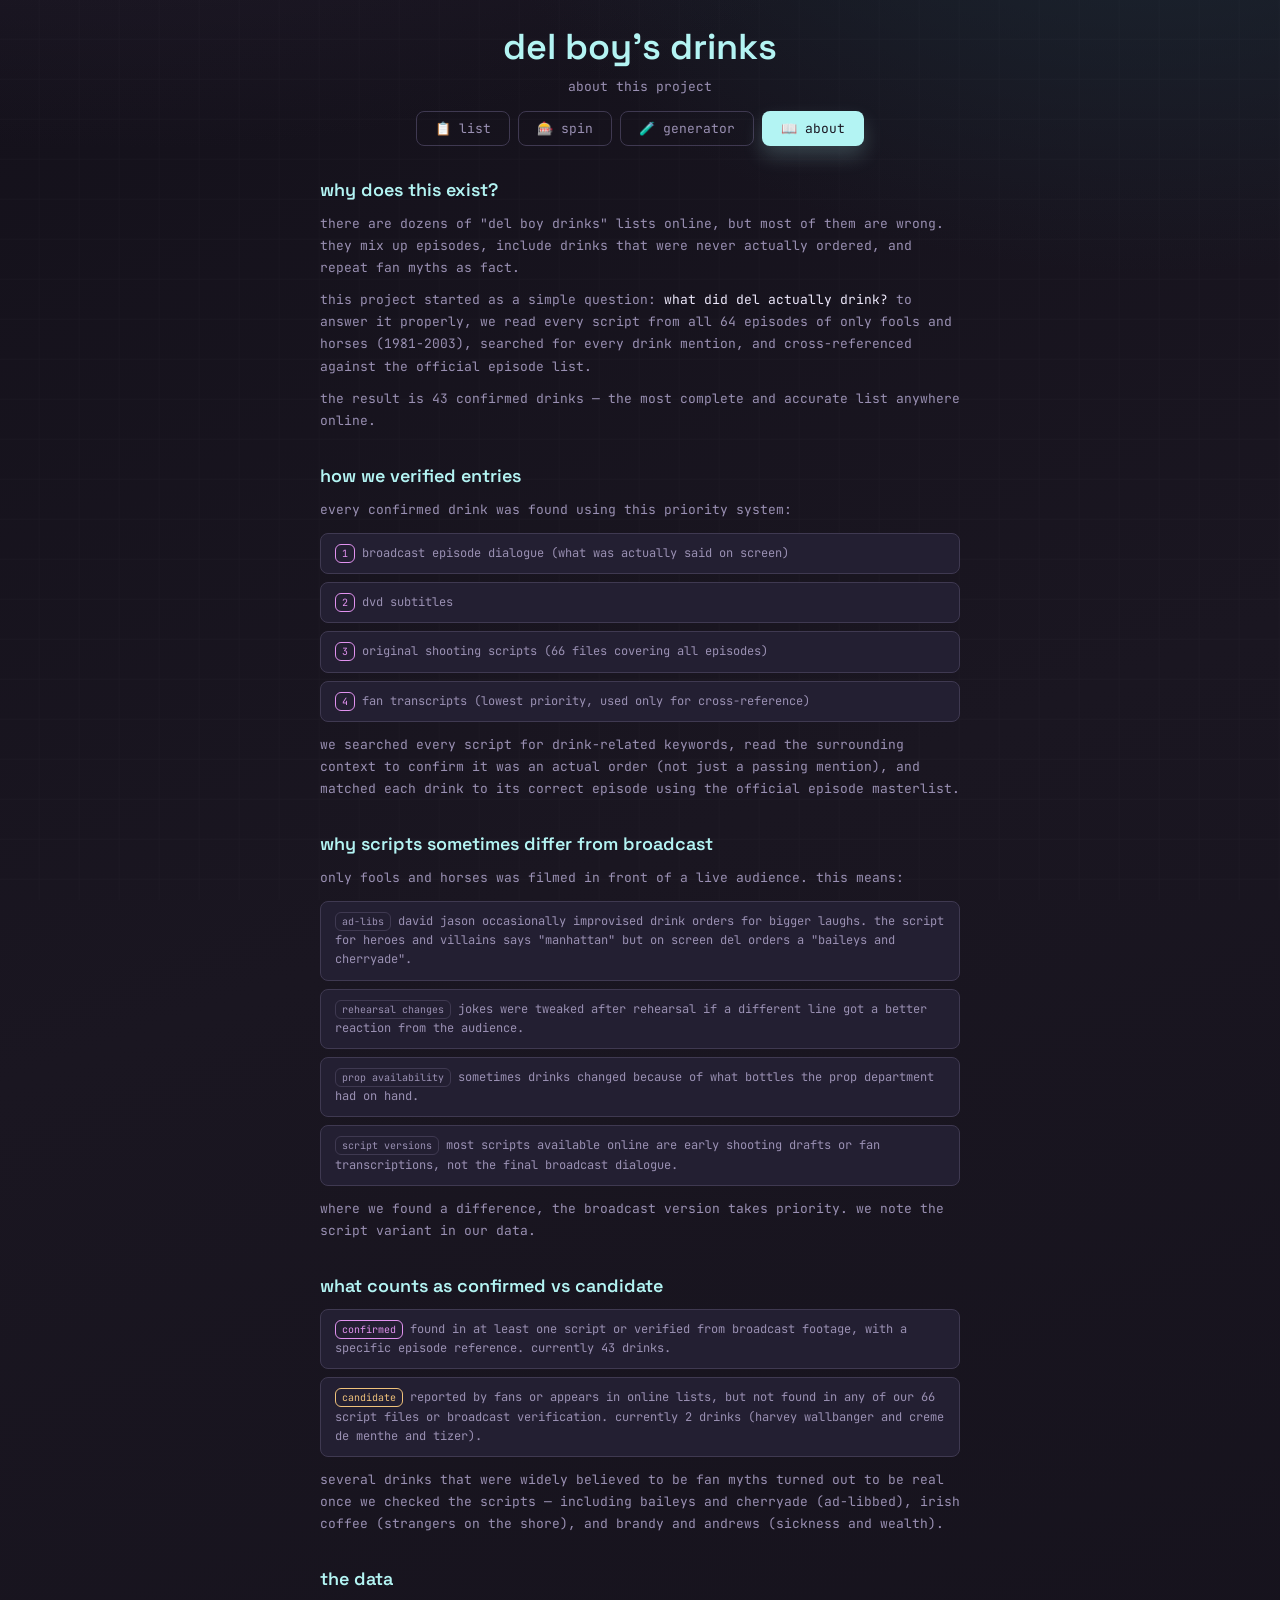
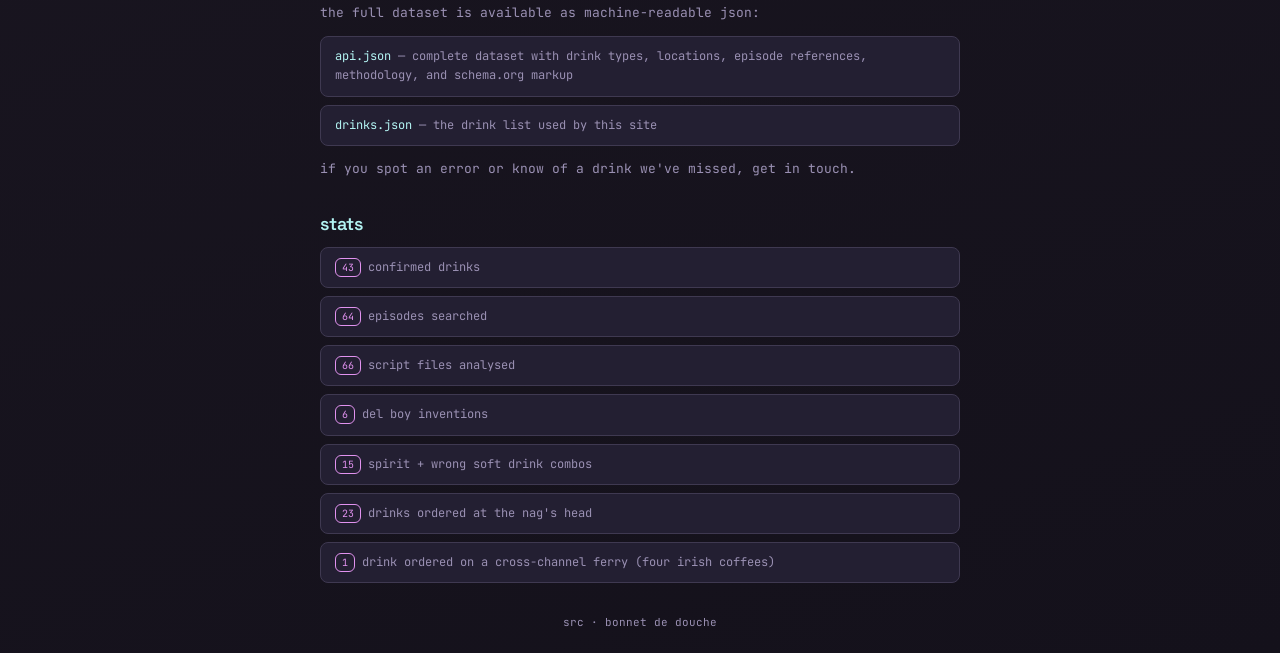
==== about.html @ a6f458b7 "Add about/methodology page Explains: why the site exists, how entries were verified, why scripts dif" ====
<!DOCTYPE html>
<html lang="en">
<head>
  <meta charset="UTF-8">
  <meta name="viewport" content="width=device-width, initial-scale=1.0">
  <meta name="theme-color" content="#1a1621">
  <title>del boy's drinks - about</title>
  <link rel="icon" href="data:image/svg+xml;utf8,<svg xmlns='http://www.w3.org/2000/svg' width='256' height='256' viewBox='0 0 256 256'><rect width='256' height='256' fill='%231a1621'/><text x='128' y='155' text-anchor='middle' font-family='JetBrains%20Mono,monospace' font-size='96' font-weight='600' fill='%23b3f4f3'>🍸</text></svg>">
  <link rel="preconnect" href="https://fonts.googleapis.com">
  <link rel="preconnect" href="https://fonts.gstatic.com" crossorigin>
  <link href="https://fonts.googleapis.com/css2?family=JetBrains+Mono:wght@400;600&family=Space+Grotesk:wght@400;600&display=swap" rel="stylesheet">
  <link rel="stylesheet" href="style.css">
</head>
<body>
  <div class="shell">
    <header class="hero">
      <h1>del boy's drinks</h1>
      <p class="subtitle">about this project</p>
      <nav class="nav-tabs">
        <a href="index.html" class="nav-btn">📋 list</a>
        <a href="wheel.html" class="nav-btn">🎰 spin</a>
        <a href="generator.html" class="nav-btn">🧪 generator</a>
        <a href="about.html" class="nav-btn active">📖 about</a>
      </nav>
    </header>

    <div class="about-content">
      <div class="about-section">
        <div class="about-heading">why does this exist?</div>
        <p>there are dozens of "del boy drinks" lists online, but most of them are wrong. they mix up episodes, include drinks that were never actually ordered, and repeat fan myths as fact.</p>
        <p>this project started as a simple question: <em>what did del actually drink?</em> to answer it properly, we read every script from all 64 episodes of only fools and horses (1981-2003), searched for every drink mention, and cross-referenced against the official episode list.</p>
        <p>the result is 43 confirmed drinks — the most complete and accurate list anywhere online.</p>
      </div>

      <div class="about-section">
        <div class="about-heading">how we verified entries</div>
        <p>every confirmed drink was found using this priority system:</p>
        <div class="about-list">
          <div class="about-list-item"><span class="badge season">1</span> broadcast episode dialogue (what was actually said on screen)</div>
          <div class="about-list-item"><span class="badge season">2</span> dvd subtitles</div>
          <div class="about-list-item"><span class="badge season">3</span> original shooting scripts (66 files covering all episodes)</div>
          <div class="about-list-item"><span class="badge season">4</span> fan transcripts (lowest priority, used only for cross-reference)</div>
        </div>
        <p>we searched every script for drink-related keywords, read the surrounding context to confirm it was an actual order (not just a passing mention), and matched each drink to its correct episode using the official episode masterlist.</p>
      </div>

      <div class="about-section">
        <div class="about-heading">why scripts sometimes differ from broadcast</div>
        <p>only fools and horses was filmed in front of a live audience. this means:</p>
        <div class="about-list">
          <div class="about-list-item"><span class="badge">ad-libs</span> david jason occasionally improvised drink orders for bigger laughs. the script for heroes and villains says "manhattan" but on screen del orders a "baileys and cherryade".</div>
          <div class="about-list-item"><span class="badge">rehearsal changes</span> jokes were tweaked after rehearsal if a different line got a better reaction from the audience.</div>
          <div class="about-list-item"><span class="badge">prop availability</span> sometimes drinks changed because of what bottles the prop department had on hand.</div>
          <div class="about-list-item"><span class="badge">script versions</span> most scripts available online are early shooting drafts or fan transcriptions, not the final broadcast dialogue.</div>
        </div>
        <p>where we found a difference, the broadcast version takes priority. we note the script variant in our data.</p>
      </div>

      <div class="about-section">
        <div class="about-heading">what counts as confirmed vs candidate</div>
        <div class="about-list">
          <div class="about-list-item"><span class="badge season">confirmed</span> found in at least one script or verified from broadcast footage, with a specific episode reference. currently 43 drinks.</div>
          <div class="about-list-item"><span class="badge unconfirmed">candidate</span> reported by fans or appears in online lists, but not found in any of our 66 script files or broadcast verification. currently 2 drinks (harvey wallbanger and creme de menthe and tizer).</div>
        </div>
        <p>several drinks that were widely believed to be fan myths turned out to be real once we checked the scripts — including baileys and cherryade (ad-libbed), irish coffee (strangers on the shore), and brandy and andrews (sickness and wealth).</p>
      </div>

      <div class="about-section">
        <div class="about-heading">the data</div>
        <p>the full dataset is available as machine-readable json:</p>
        <div class="about-list">
          <div class="about-list-item"><a href="api.json" class="about-link">api.json</a> — complete dataset with drink types, locations, episode references, methodology, and schema.org markup</div>
          <div class="about-list-item"><a href="drinks.json" class="about-link">drinks.json</a> — the drink list used by this site</div>
        </div>
        <p>if you spot an error or know of a drink we've missed, get in touch.</p>
      </div>

      <div class="about-section">
        <div class="about-heading">stats</div>
        <div class="about-list">
          <div class="about-list-item"><span class="badge season">43</span> confirmed drinks</div>
          <div class="about-list-item"><span class="badge season">64</span> episodes searched</div>
          <div class="about-list-item"><span class="badge season">66</span> script files analysed</div>
          <div class="about-list-item"><span class="badge season">6</span> del boy inventions</div>
          <div class="about-list-item"><span class="badge season">15</span> spirit + wrong soft drink combos</div>
          <div class="about-list-item"><span class="badge season">23</span> drinks ordered at the nag's head</div>
          <div class="about-list-item"><span class="badge season">1</span> drink ordered on a cross-channel ferry (four irish coffees)</div>
        </div>
      </div>
    </div>

    <footer class="footer">
      <a href="https://github.com/deanyo/dellboy" target="_blank">src</a> · bonnet de douche
    </footer>
  </div>
</body>
</html>
---- style.css ----
:root {
  --bg-0: #14111b;
  --bg-1: #1a1621;
  --bg-2: #231f32;
  --bg-3: #2a2540;
  --ink: #eee9fc;
  --muted: #9a90b3;
  --line: #3f3951;
  --accent: #b3f4f3;
  --accent-2: #e192ef;
  --accent-3: #b1f2a7;
  --warn: #f0c27b;
  --danger: #e965a5;
  --shadow: rgba(0, 0, 0, 0.35);
}

* { margin: 0; padding: 0; box-sizing: border-box; }

body {
  font-family: "JetBrains Mono", "SF Mono", Consolas, monospace;
  background: radial-gradient(1000px 600px at 10% -20%, #2b2436, transparent),
    radial-gradient(700px 500px at 90% -10%, #1c2a35, transparent),
    linear-gradient(160deg, var(--bg-0), var(--bg-1) 40%, var(--bg-0));
  color: var(--ink);
  min-height: 100vh;
  padding: 24px;
}

body::before {
  content: "";
  position: fixed;
  inset: 0;
  background-image:
    linear-gradient(transparent 95%, rgba(255, 255, 255, 0.03)),
    linear-gradient(90deg, transparent 95%, rgba(255, 255, 255, 0.02));
  background-size: 40px 40px;
  pointer-events: none;
  opacity: 0.4;
  mix-blend-mode: screen;
}

.shell { max-width: 1080px; margin: 0 auto; position: relative; z-index: 1; }

.hero { text-align: center; margin-bottom: 32px; }

.hero h1 {
  font-family: "Space Grotesk", "JetBrains Mono", sans-serif;
  font-size: 36px; font-weight: 600; color: var(--accent);
  text-transform: lowercase; margin-bottom: 8px;
}

.subtitle {
  font-size: 13px; color: var(--muted);
  text-transform: lowercase; margin-bottom: 16px;
}

.nav-tabs {
  display: flex; gap: 8px; justify-content: center; margin-bottom: 16px;
}

.nav-btn {
  background: transparent; border: 1px solid var(--line);
  color: var(--muted); padding: 8px 18px; border-radius: 8px;
  font-size: 13px; font-family: inherit; cursor: pointer;
  text-transform: lowercase; text-decoration: none; transition: all 0.15s;
}

.nav-btn:hover { border-color: var(--accent); color: var(--accent); }

.nav-btn.active {
  background: var(--accent); color: var(--bg-1);
  border-color: transparent; box-shadow: 0 10px 20px rgba(179, 244, 243, 0.2);
}

.hero-tag {
  display: inline-flex; align-items: center; gap: 8px;
  padding: 6px 12px; border-radius: 999px; border: 1px solid var(--line);
  color: var(--accent-3); font-size: 11px; text-transform: lowercase;
  background: rgba(34, 31, 50, 0.6);
}

.hero-tag .dot {
  width: 6px; height: 6px; border-radius: 50%;
  background: currentColor; box-shadow: 0 0 12px currentColor;
  animation: pulse 2s infinite;
}

@keyframes pulse { 0%, 100% { opacity: 1; } 50% { opacity: 0.7; } }

/* Wheel */
.wheel-container {
  display: flex; flex-direction: column; align-items: center;
  gap: 20px; margin-bottom: 32px; position: relative;
}

.wheel-pointer {
  font-size: 32px; color: var(--accent); z-index: 2;
  filter: drop-shadow(0 0 8px rgba(179, 244, 243, 0.5));
  line-height: 1; margin-bottom: -12px;
}

#wheel { max-width: 100%; height: auto; }

.spin-button {
  background: var(--accent); color: var(--bg-1); border: none;
  padding: 14px 32px; border-radius: 12px; font-size: 16px;
  font-family: "Space Grotesk", sans-serif; font-weight: 600;
  cursor: pointer; text-transform: lowercase;
  box-shadow: 0 10px 30px rgba(179, 244, 243, 0.3);
  transition: all 0.15s;
}

.spin-button:hover { transform: translateY(-2px); box-shadow: 0 14px 40px rgba(179, 244, 243, 0.4); }
.spin-button:disabled { opacity: 0.5; cursor: not-allowed; transform: none; }

.result {
  position: absolute; top: 50%; left: 50%; transform: translate(-50%, -50%);
  z-index: 10; width: 85%; max-width: 380px;
  text-align: center; padding: 28px; border-radius: 16px;
  background: rgba(26, 22, 33, 0.95); border: 1px solid var(--accent);
  box-shadow: 0 0 60px rgba(179, 244, 243, 0.2);
  backdrop-filter: blur(8px); animation: fadeIn 0.3s ease;
}

.result.hidden { display: none; }

.result-drink {
  font-family: "Space Grotesk", sans-serif;
  font-size: 28px; font-weight: 600; color: var(--accent);
  text-transform: lowercase; margin-bottom: 8px;
}

.result-meta {
  display: flex; gap: 8px; justify-content: center;
  flex-wrap: wrap; margin-bottom: 12px;
}

.result-notes { font-size: 13px; color: var(--muted); line-height: 1.6; margin-bottom: 8px; }

.result-quote {
  font-size: 11px; color: var(--accent-2);
  font-style: italic; margin-top: 8px;
}

/* List page */
.filters {
  display: flex; flex-direction: column; gap: 10px; align-items: center;
  margin-bottom: 24px;
}

.filter-btns { display: flex; gap: 8px; flex-wrap: wrap; justify-content: center; }

.search-input {
  background: var(--bg-2); border: 1px solid var(--line); color: var(--ink);
  padding: 10px 16px; border-radius: 8px; font-size: 13px; font-family: inherit;
  width: 100%; max-width: 400px; text-transform: lowercase;
  transition: border-color 0.15s; outline: none;
}

.search-input:focus { border-color: var(--accent); }
.search-input::placeholder { color: var(--muted); }

.filter-btn {
  background: transparent; border: 1px solid var(--line);
  color: var(--muted); padding: 8px 14px; border-radius: 8px;
  font-size: 12px; font-family: inherit; cursor: pointer;
  text-transform: lowercase; transition: all 0.15s;
}

.filter-btn:hover { border-color: var(--accent); color: var(--accent); }

.filter-btn.active {
  background: var(--accent); color: var(--bg-1);
  border-color: transparent; box-shadow: 0 10px 20px rgba(179, 244, 243, 0.2);
}

#drinks-grid {
  display: grid; grid-template-columns: repeat(auto-fill, minmax(320px, 1fr));
  gap: 18px; margin-bottom: 32px;
}

.drink-card {
  background: var(--bg-2); border: 1px solid var(--line);
  border-radius: 12px; padding: 18px;
  box-shadow: 0 10px 30px var(--shadow);
  animation: rise 0.6s ease both; transition: border-color 0.15s, transform 0.15s;
}

.drink-card:hover { border-color: var(--accent); transform: translateY(-2px); }

@keyframes rise { from { opacity: 0; transform: translateY(10px); } to { opacity: 1; transform: translateY(0); } }

@keyframes fadeIn { from { opacity: 0; } to { opacity: 1; } }

.drink-name {
  font-size: 16px; font-weight: 600; color: var(--accent);
  margin-bottom: 8px; text-transform: lowercase;
}

.drink-meta { display: flex; gap: 6px; margin-bottom: 12px; flex-wrap: wrap; }

.badge {
  padding: 2px 6px; border-radius: 6px; border: 1px solid var(--line);
  font-size: 10px; color: var(--muted); text-transform: lowercase;
}

.badge.season { color: var(--accent-2); border-color: var(--accent-2); }

.badge.unconfirmed { color: var(--warn); border-color: var(--warn); }

.drink-card.community { opacity: 0.7; border-style: dashed; }
.drink-card.community:hover { opacity: 1; }

.drink-notes { font-size: 12px; color: var(--muted); line-height: 1.5; }

.footer { margin-top: 24px; text-align: center; font-size: 11px; color: var(--muted); }
.footer a { color: var(--muted); text-decoration: none; transition: color 0.15s; }
.footer a:hover { color: var(--accent); }

/* About */
.about-content { max-width: 640px; margin: 0 auto; }

.about-section { margin-bottom: 32px; }

.about-heading {
  font-family: "Space Grotesk", sans-serif;
  font-size: 18px; font-weight: 600; color: var(--accent);
  text-transform: lowercase; margin-bottom: 12px;
}

.about-content p {
  font-size: 13px; color: var(--muted); line-height: 1.7; margin-bottom: 10px;
}

.about-content em { color: var(--ink); font-style: normal; }

.about-list { display: flex; flex-direction: column; gap: 8px; margin: 12px 0; }

.about-list-item {
  font-size: 12px; color: var(--muted); line-height: 1.6;
  padding: 10px 14px; border-radius: 8px; border: 1px solid var(--line);
  background: var(--bg-2);
}

.about-link { color: var(--accent); text-decoration: none; }
.about-link:hover { text-decoration: underline; }

/* Generator */
.generator-container {
  display: flex; flex-direction: column; align-items: center; gap: 24px; margin-bottom: 32px;
}

.gen-card {
  text-align: center; padding: 32px; border-radius: 16px;
  background: var(--bg-2); border: 1px solid var(--line);
  box-shadow: 0 10px 30px var(--shadow); width: 100%; max-width: 520px;
  transition: border-color 0.3s, box-shadow 0.3s;
}

.gen-card.gen-active { border-color: var(--accent); box-shadow: 0 0 40px rgba(179, 244, 243, 0.15); }

.gen-drink {
  font-family: "Space Grotesk", sans-serif;
  font-size: 26px; font-weight: 600; color: var(--accent);
  text-transform: lowercase; margin-bottom: 12px; line-height: 1.3;
}

.gen-desc { font-size: 13px; color: var(--muted); line-height: 1.6; margin-bottom: 12px; }

.gen-quote { font-size: 12px; color: var(--accent-2); font-style: italic; }

.gen-history { max-width: 520px; margin: 0 auto; text-align: center; }

.gen-history-title {
  font-size: 11px; color: var(--muted); text-transform: lowercase;
  margin-bottom: 8px; text-align: center;
}

.gen-history-item {
  padding: 8px 14px; border-radius: 8px; border: 1px solid var(--line);
  font-size: 12px; color: var(--muted); margin-bottom: 6px;
  text-transform: lowercase; background: var(--bg-2);
}

@media (max-width: 640px) {
  body { padding: 16px; }
  .hero h1 { font-size: 28px; }
  #drinks-grid { grid-template-columns: 1fr; }
  #wheel { width: 300px; height: 300px; }
  .result-drink { font-size: 22px; }
}
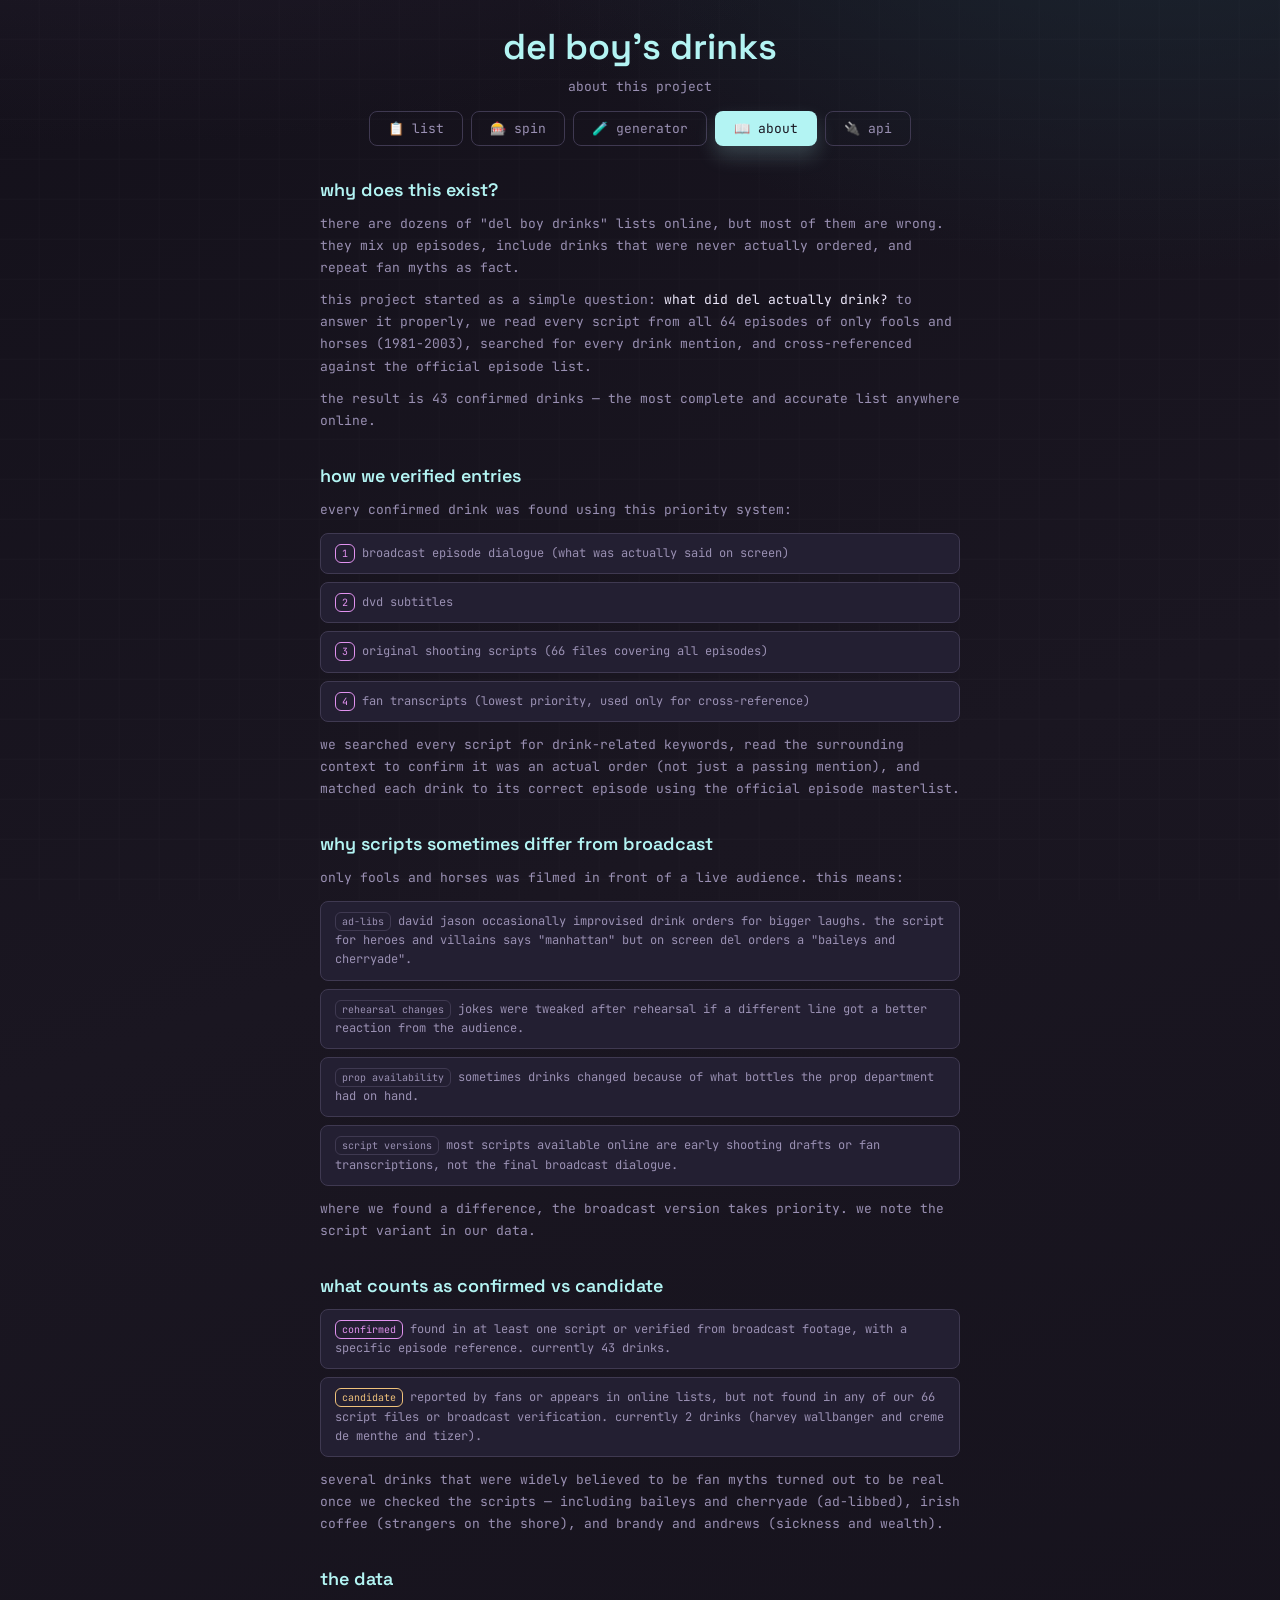
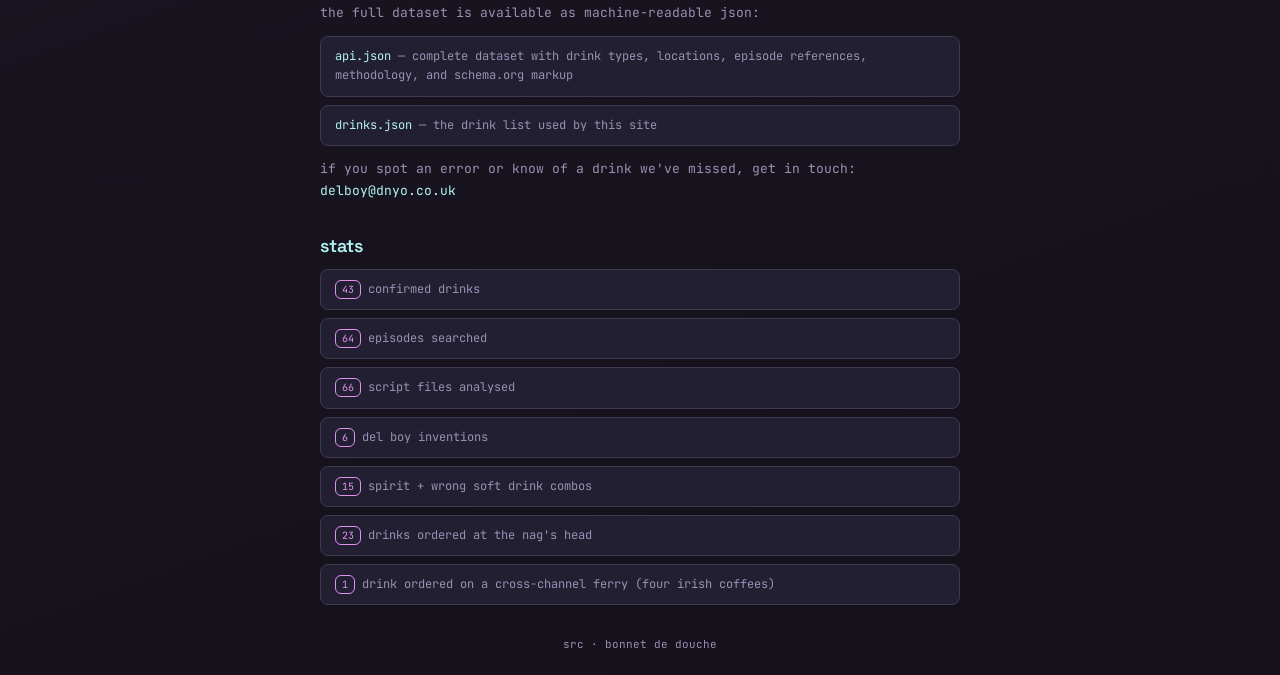
==== commit 9525a9f0: "Add API nav button to all pages, contact email on about page" ====
--- a/about.html
+++ b/about.html
@@ -21,6 +21,7 @@
         <a href="wheel.html" class="nav-btn">🎰 spin</a>
         <a href="generator.html" class="nav-btn">🧪 generator</a>
         <a href="about.html" class="nav-btn active">📖 about</a>
+        <a href="api.json" class="nav-btn">🔌 api</a>
       </nav>
     </header>
 
@@ -72,7 +73,7 @@
           <div class="about-list-item"><a href="api.json" class="about-link">api.json</a> — complete dataset with drink types, locations, episode references, methodology, and schema.org markup</div>
           <div class="about-list-item"><a href="drinks.json" class="about-link">drinks.json</a> — the drink list used by this site</div>
         </div>
-        <p>if you spot an error or know of a drink we've missed, get in touch.</p>
+        <p>if you spot an error or know of a drink we've missed, get in touch: <a href="mailto:delboy@dnyo.co.uk" class="about-link">delboy@dnyo.co.uk</a></p>
       </div>
 
       <div class="about-section">
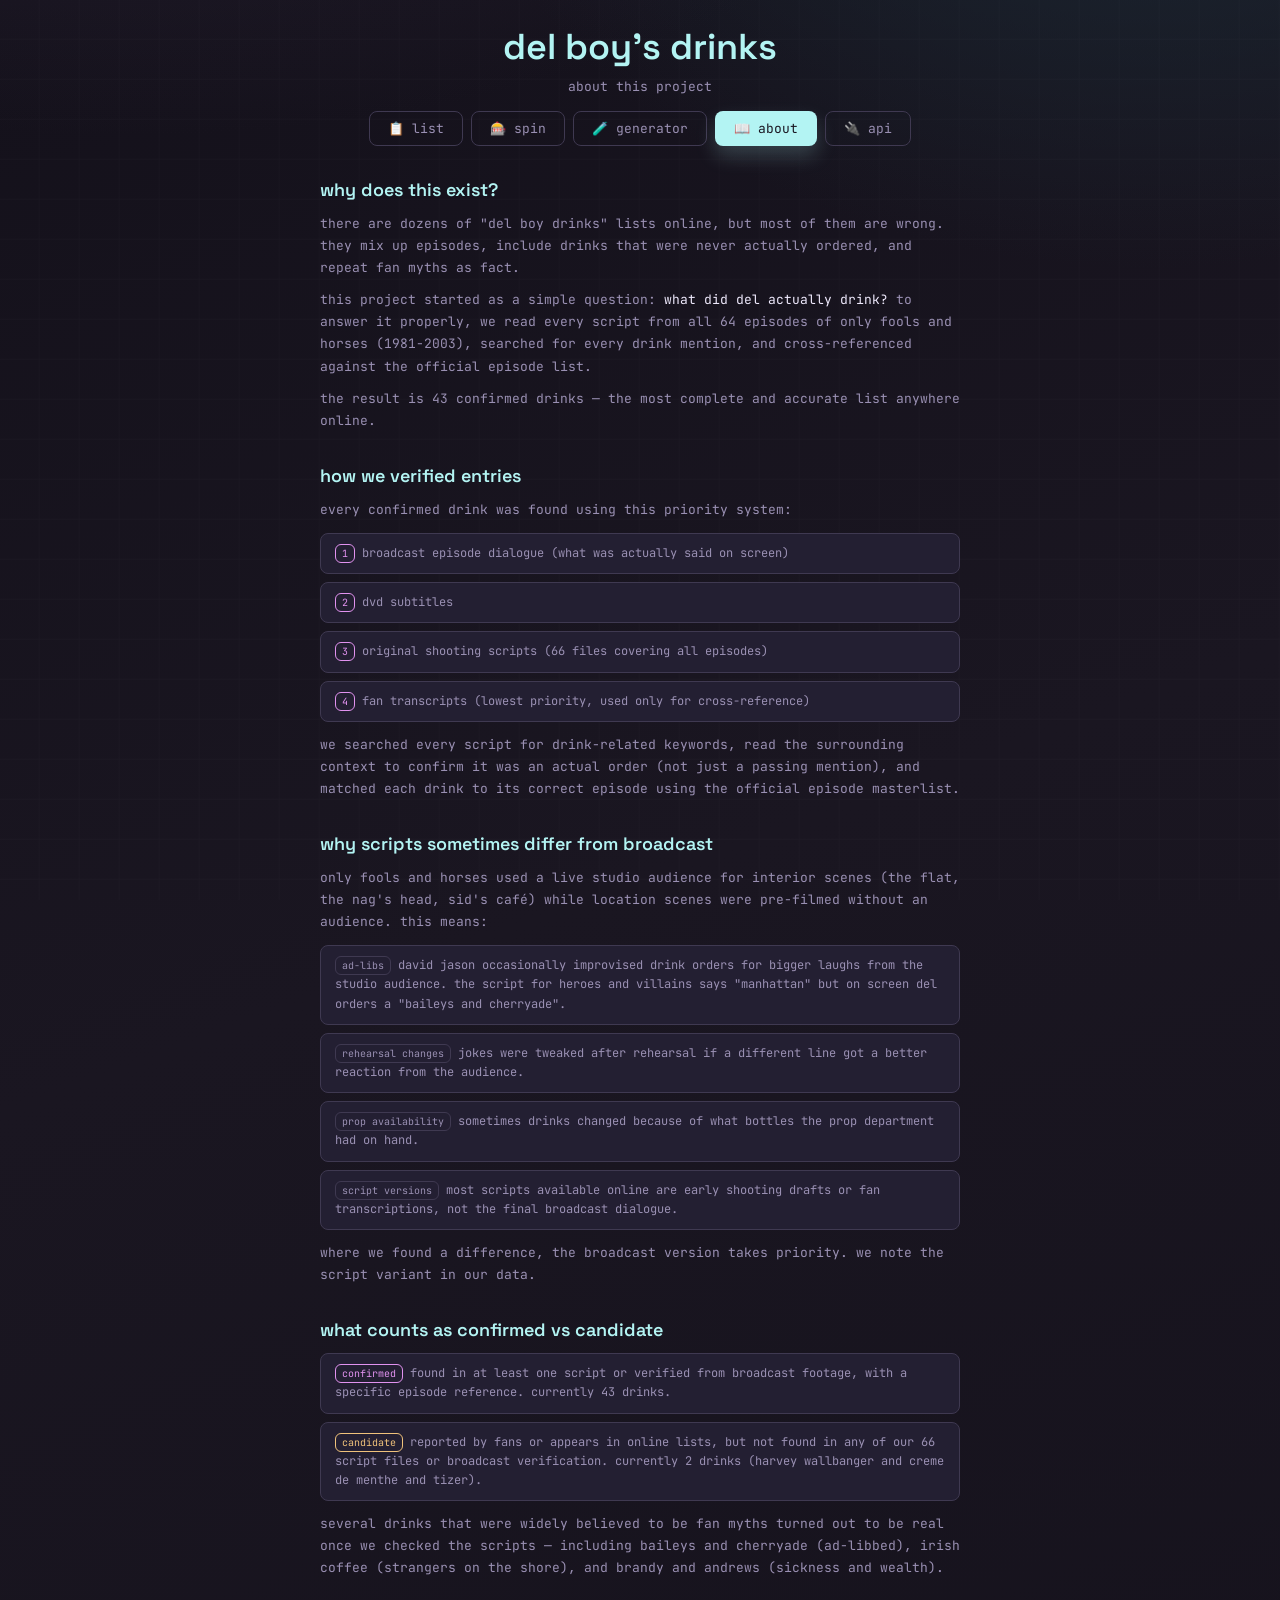
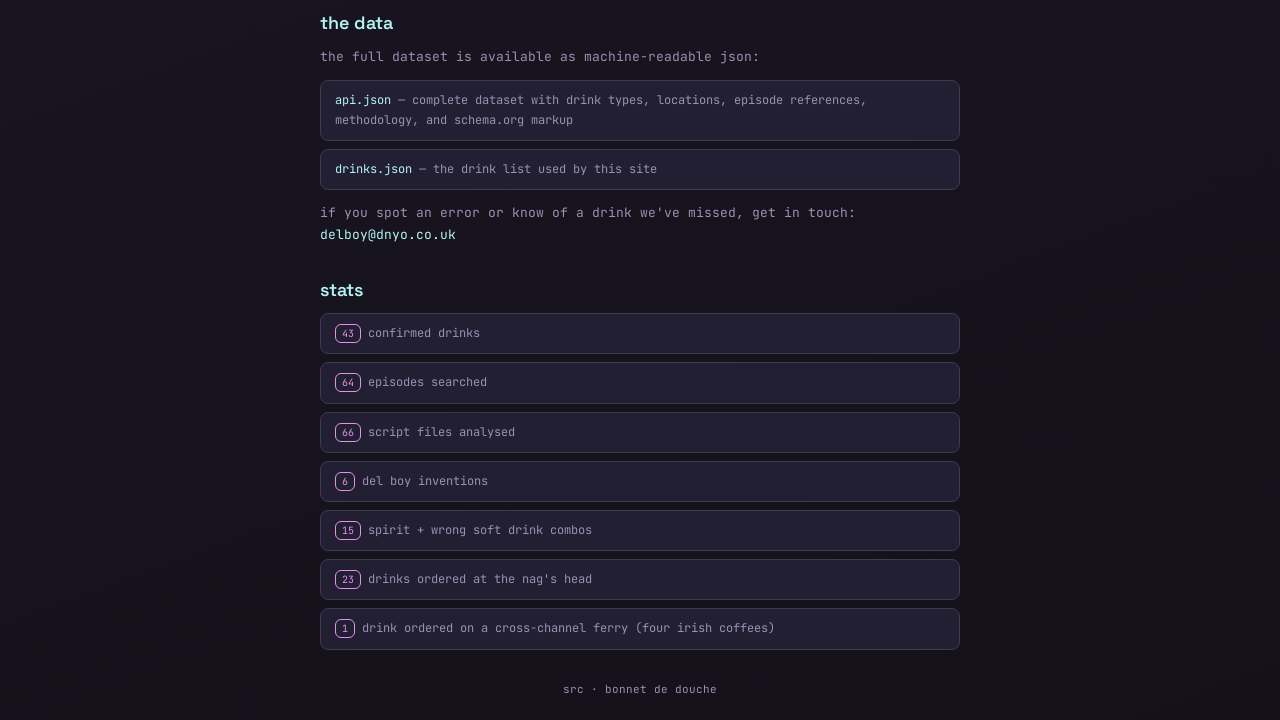
==== commit b0df0e8e: "Fix about page: live studio audience for interiors, not all scenes" ====
--- a/about.html
+++ b/about.html
@@ -47,9 +47,9 @@
 
       <div class="about-section">
         <div class="about-heading">why scripts sometimes differ from broadcast</div>
-        <p>only fools and horses was filmed in front of a live audience. this means:</p>
+        <p>only fools and horses used a live studio audience for interior scenes (the flat, the nag's head, sid's café) while location scenes were pre-filmed without an audience. this means:</p>
         <div class="about-list">
-          <div class="about-list-item"><span class="badge">ad-libs</span> david jason occasionally improvised drink orders for bigger laughs. the script for heroes and villains says "manhattan" but on screen del orders a "baileys and cherryade".</div>
+          <div class="about-list-item"><span class="badge">ad-libs</span> david jason occasionally improvised drink orders for bigger laughs from the studio audience. the script for heroes and villains says "manhattan" but on screen del orders a "baileys and cherryade".</div>
           <div class="about-list-item"><span class="badge">rehearsal changes</span> jokes were tweaked after rehearsal if a different line got a better reaction from the audience.</div>
           <div class="about-list-item"><span class="badge">prop availability</span> sometimes drinks changed because of what bottles the prop department had on hand.</div>
           <div class="about-list-item"><span class="badge">script versions</span> most scripts available online are early shooting drafts or fan transcriptions, not the final broadcast dialogue.</div>
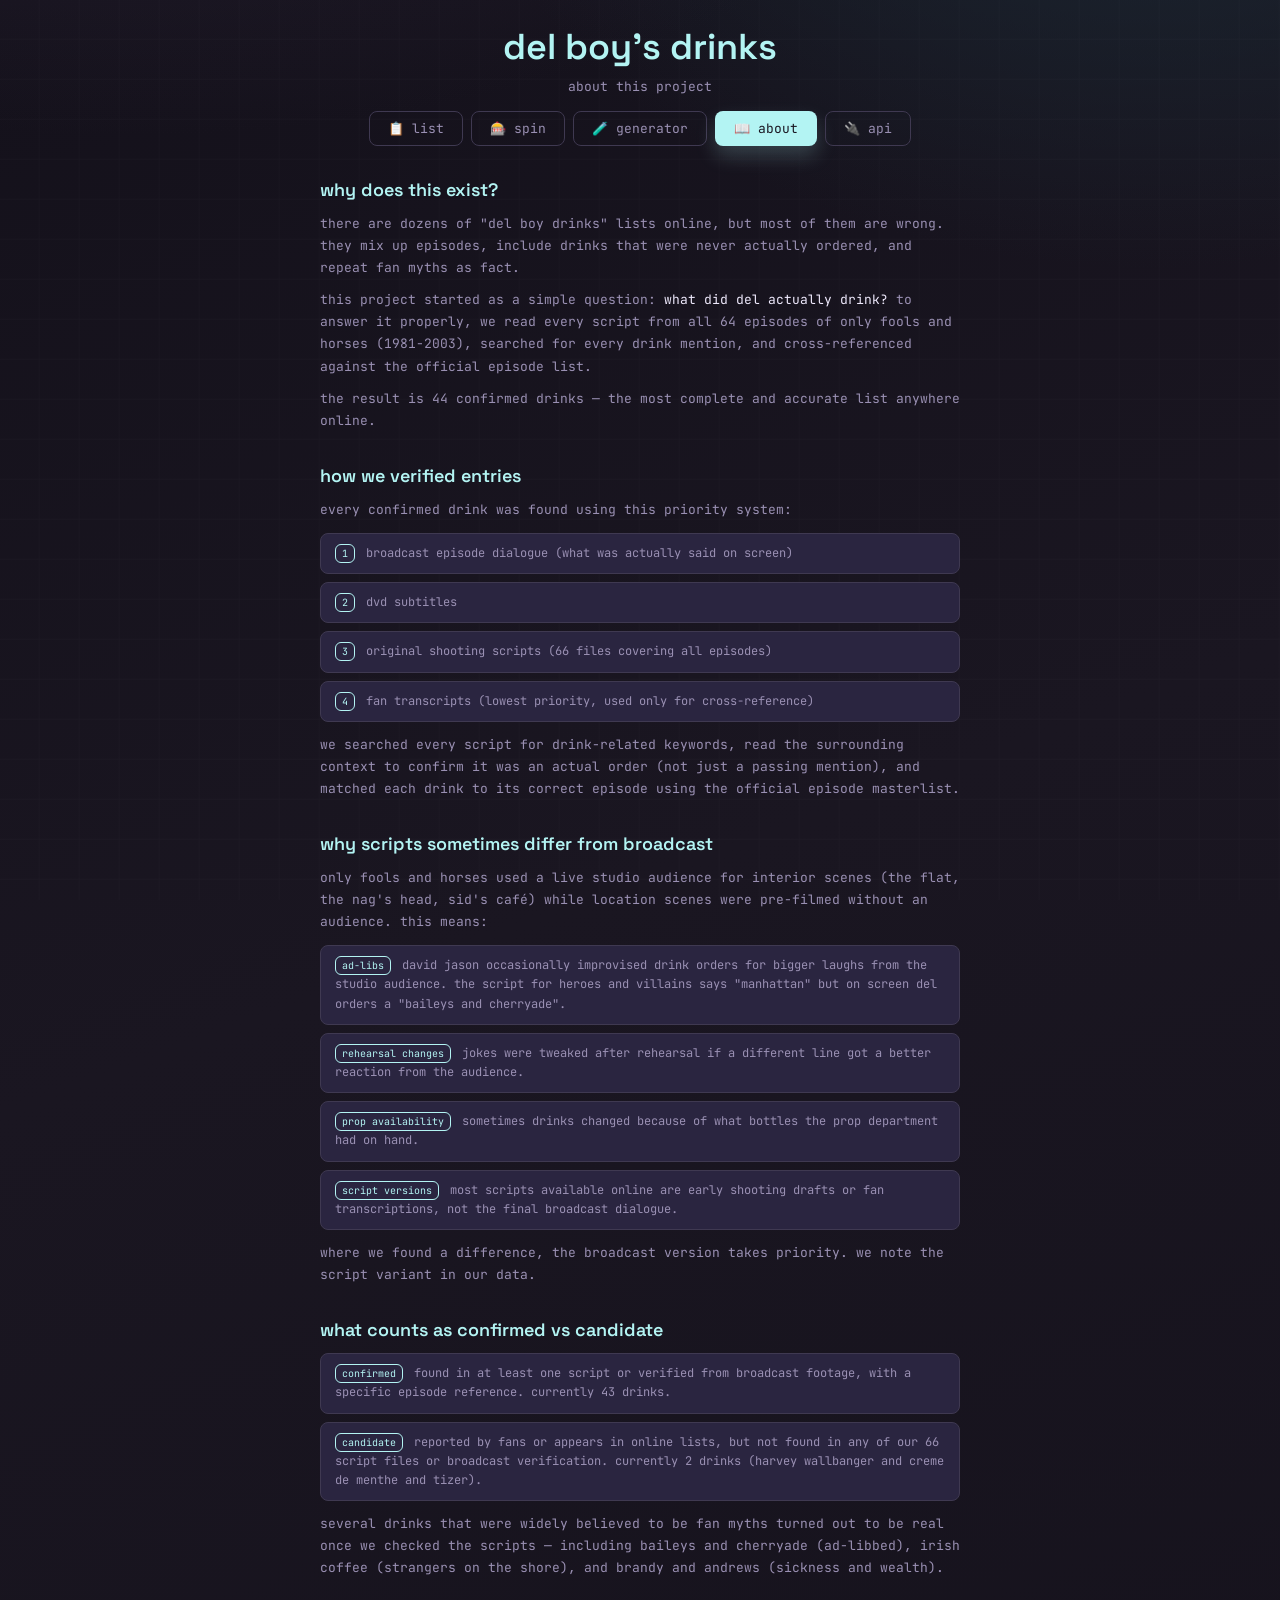
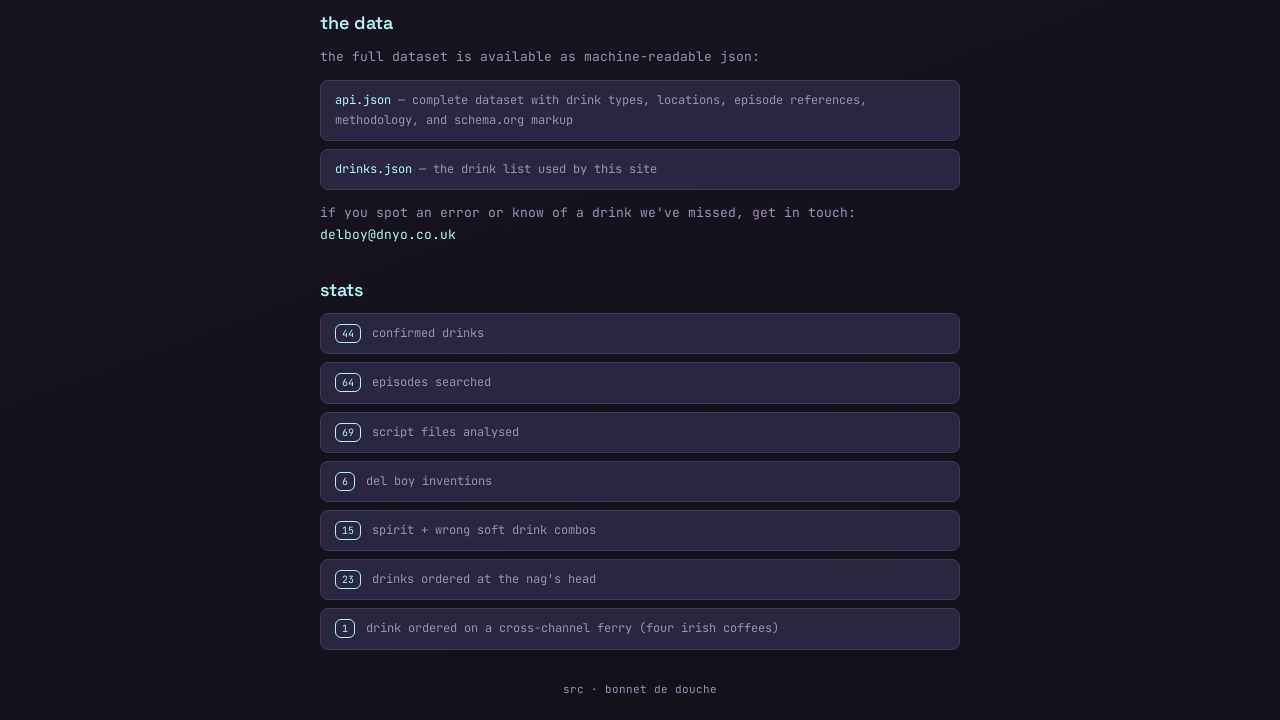
==== commit 43ead4ad: "Update about page stats: 44 confirmed, 69 scripts, 31 DVD subs" ====
--- a/about.html
+++ b/about.html
@@ -30,7 +30,7 @@
         <div class="about-heading">why does this exist?</div>
         <p>there are dozens of "del boy drinks" lists online, but most of them are wrong. they mix up episodes, include drinks that were never actually ordered, and repeat fan myths as fact.</p>
         <p>this project started as a simple question: <em>what did del actually drink?</em> to answer it properly, we read every script from all 64 episodes of only fools and horses (1981-2003), searched for every drink mention, and cross-referenced against the official episode list.</p>
-        <p>the result is 43 confirmed drinks — the most complete and accurate list anywhere online.</p>
+        <p>the result is 44 confirmed drinks — the most complete and accurate list anywhere online.</p>
       </div>
 
       <div class="about-section">
@@ -79,9 +79,9 @@
       <div class="about-section">
         <div class="about-heading">stats</div>
         <div class="about-list">
-          <div class="about-list-item"><span class="badge season">43</span> confirmed drinks</div>
+          <div class="about-list-item"><span class="badge season">44</span> confirmed drinks</div>
           <div class="about-list-item"><span class="badge season">64</span> episodes searched</div>
-          <div class="about-list-item"><span class="badge season">66</span> script files analysed</div>
+          <div class="about-list-item"><span class="badge season">69</span> script files analysed</div>
           <div class="about-list-item"><span class="badge season">6</span> del boy inventions</div>
           <div class="about-list-item"><span class="badge season">15</span> spirit + wrong soft drink combos</div>
           <div class="about-list-item"><span class="badge season">23</span> drinks ordered at the nag's head</div>
--- a/style.css
+++ b/style.css
@@ -239,7 +239,11 @@
 .about-list-item {
   font-size: 12px; color: var(--muted); line-height: 1.6;
   padding: 10px 14px; border-radius: 8px; border: 1px solid var(--line);
-  background: var(--bg-2);
+  background: var(--bg-3);
+}
+
+.about-list-item .badge {
+  color: var(--accent); border-color: var(--accent); margin-right: 4px;
 }
 
 .about-link { color: var(--accent); text-decoration: none; }
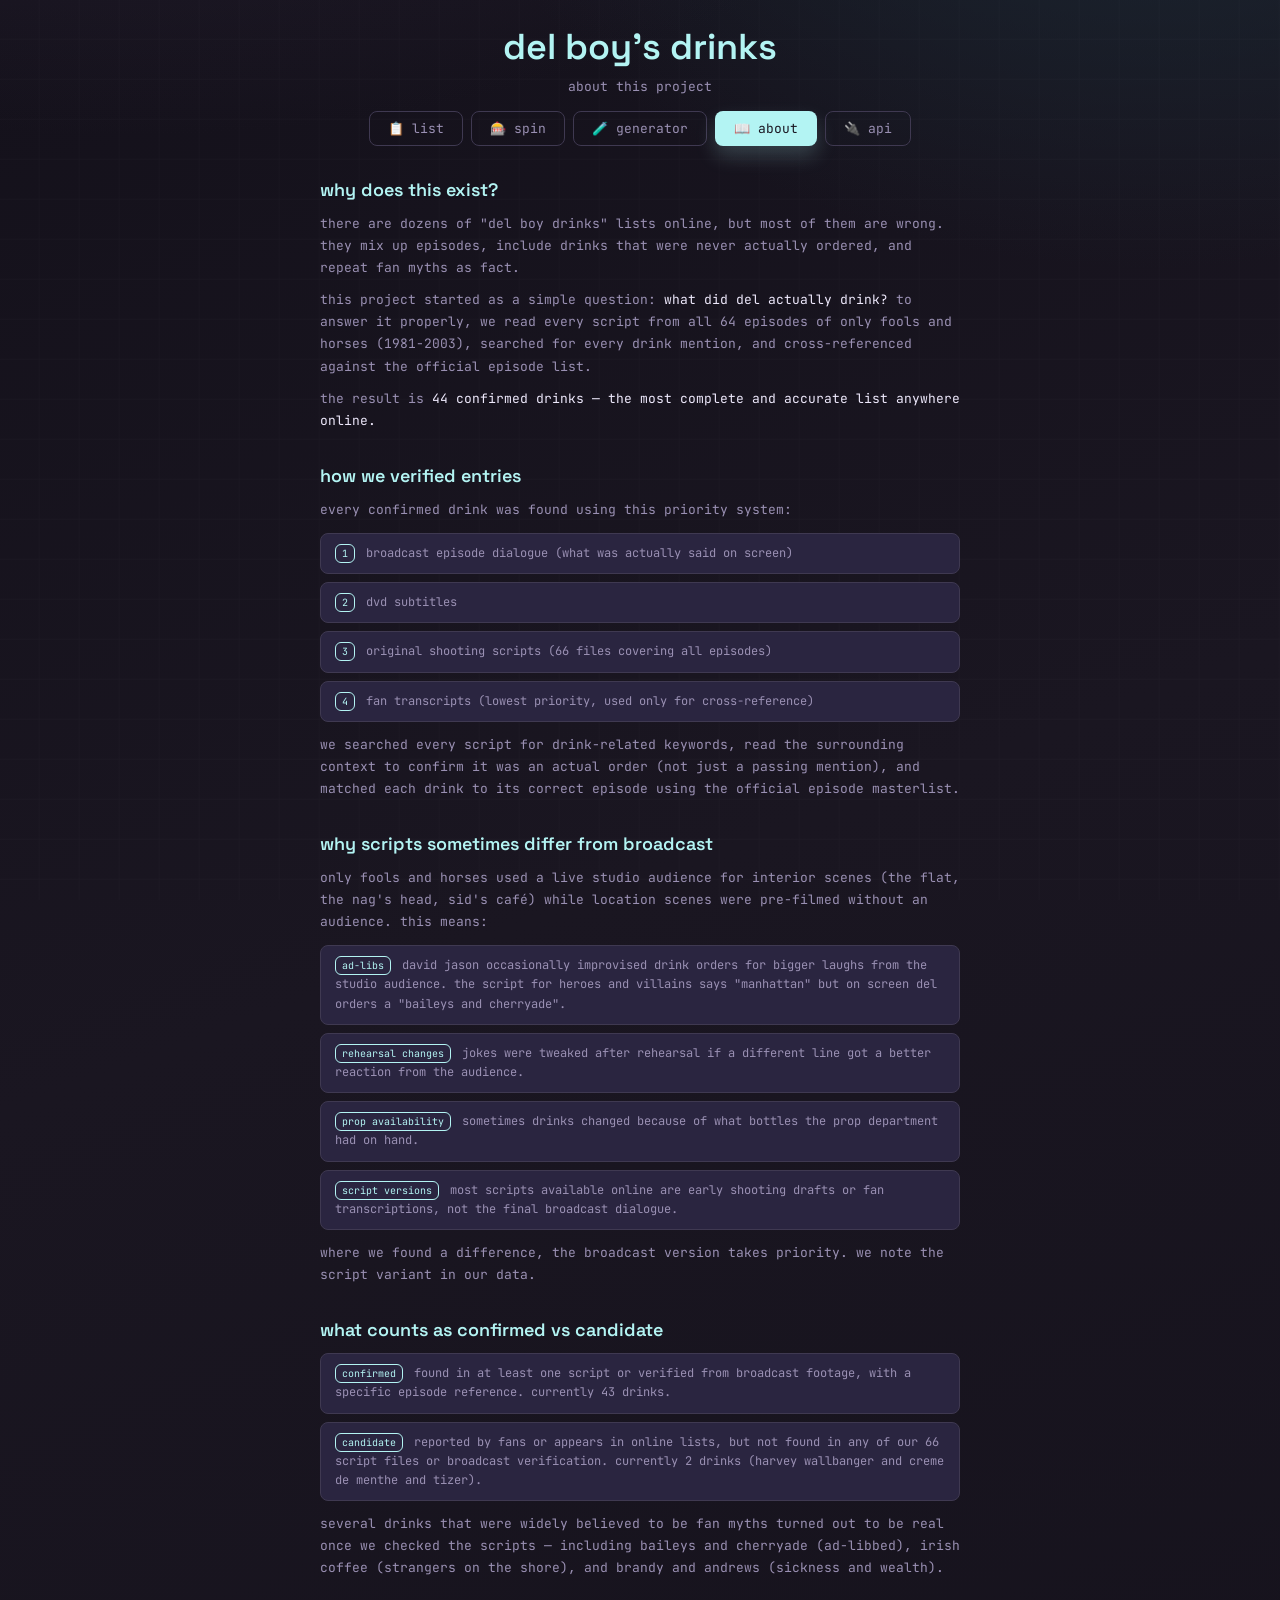
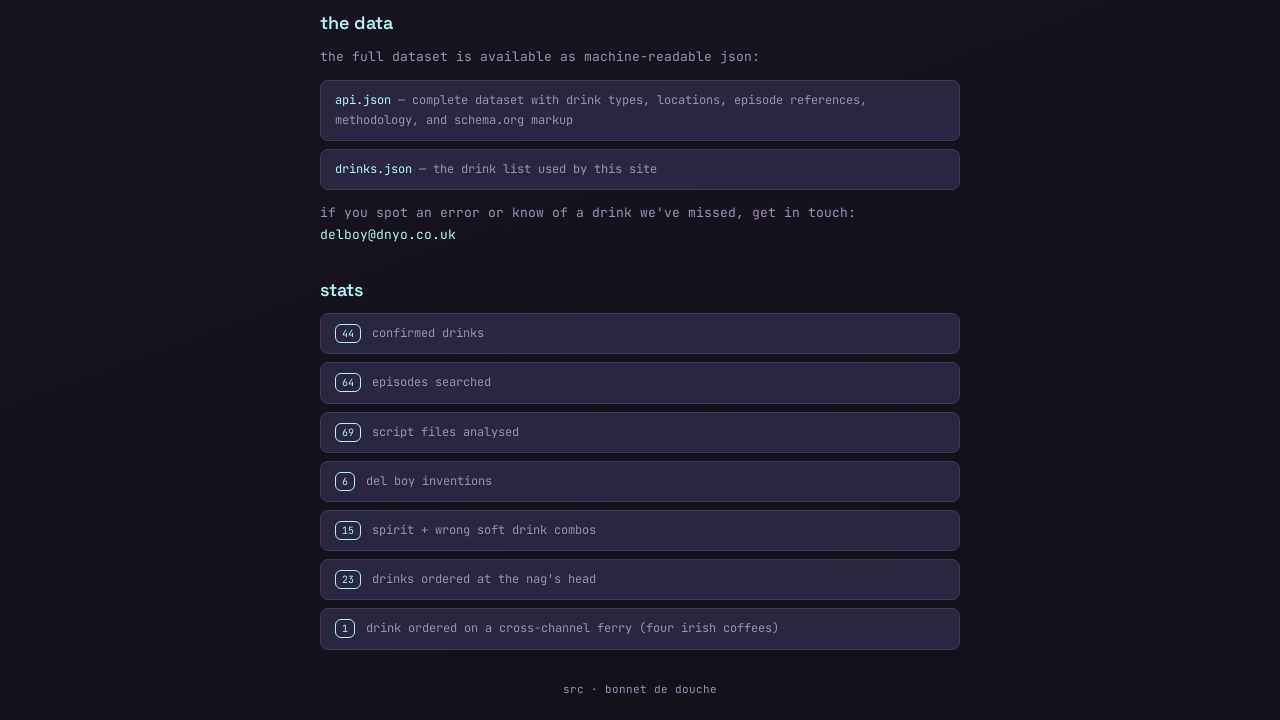
==== commit bb0a6ea6: "Emphasise key stat line on about page" ====
--- a/about.html
+++ b/about.html
@@ -30,7 +30,7 @@
         <div class="about-heading">why does this exist?</div>
         <p>there are dozens of "del boy drinks" lists online, but most of them are wrong. they mix up episodes, include drinks that were never actually ordered, and repeat fan myths as fact.</p>
         <p>this project started as a simple question: <em>what did del actually drink?</em> to answer it properly, we read every script from all 64 episodes of only fools and horses (1981-2003), searched for every drink mention, and cross-referenced against the official episode list.</p>
-        <p>the result is 44 confirmed drinks — the most complete and accurate list anywhere online.</p>
+        <p>the result is <em>44 confirmed drinks — the most complete and accurate list anywhere online.</em></p>
       </div>
 
       <div class="about-section">
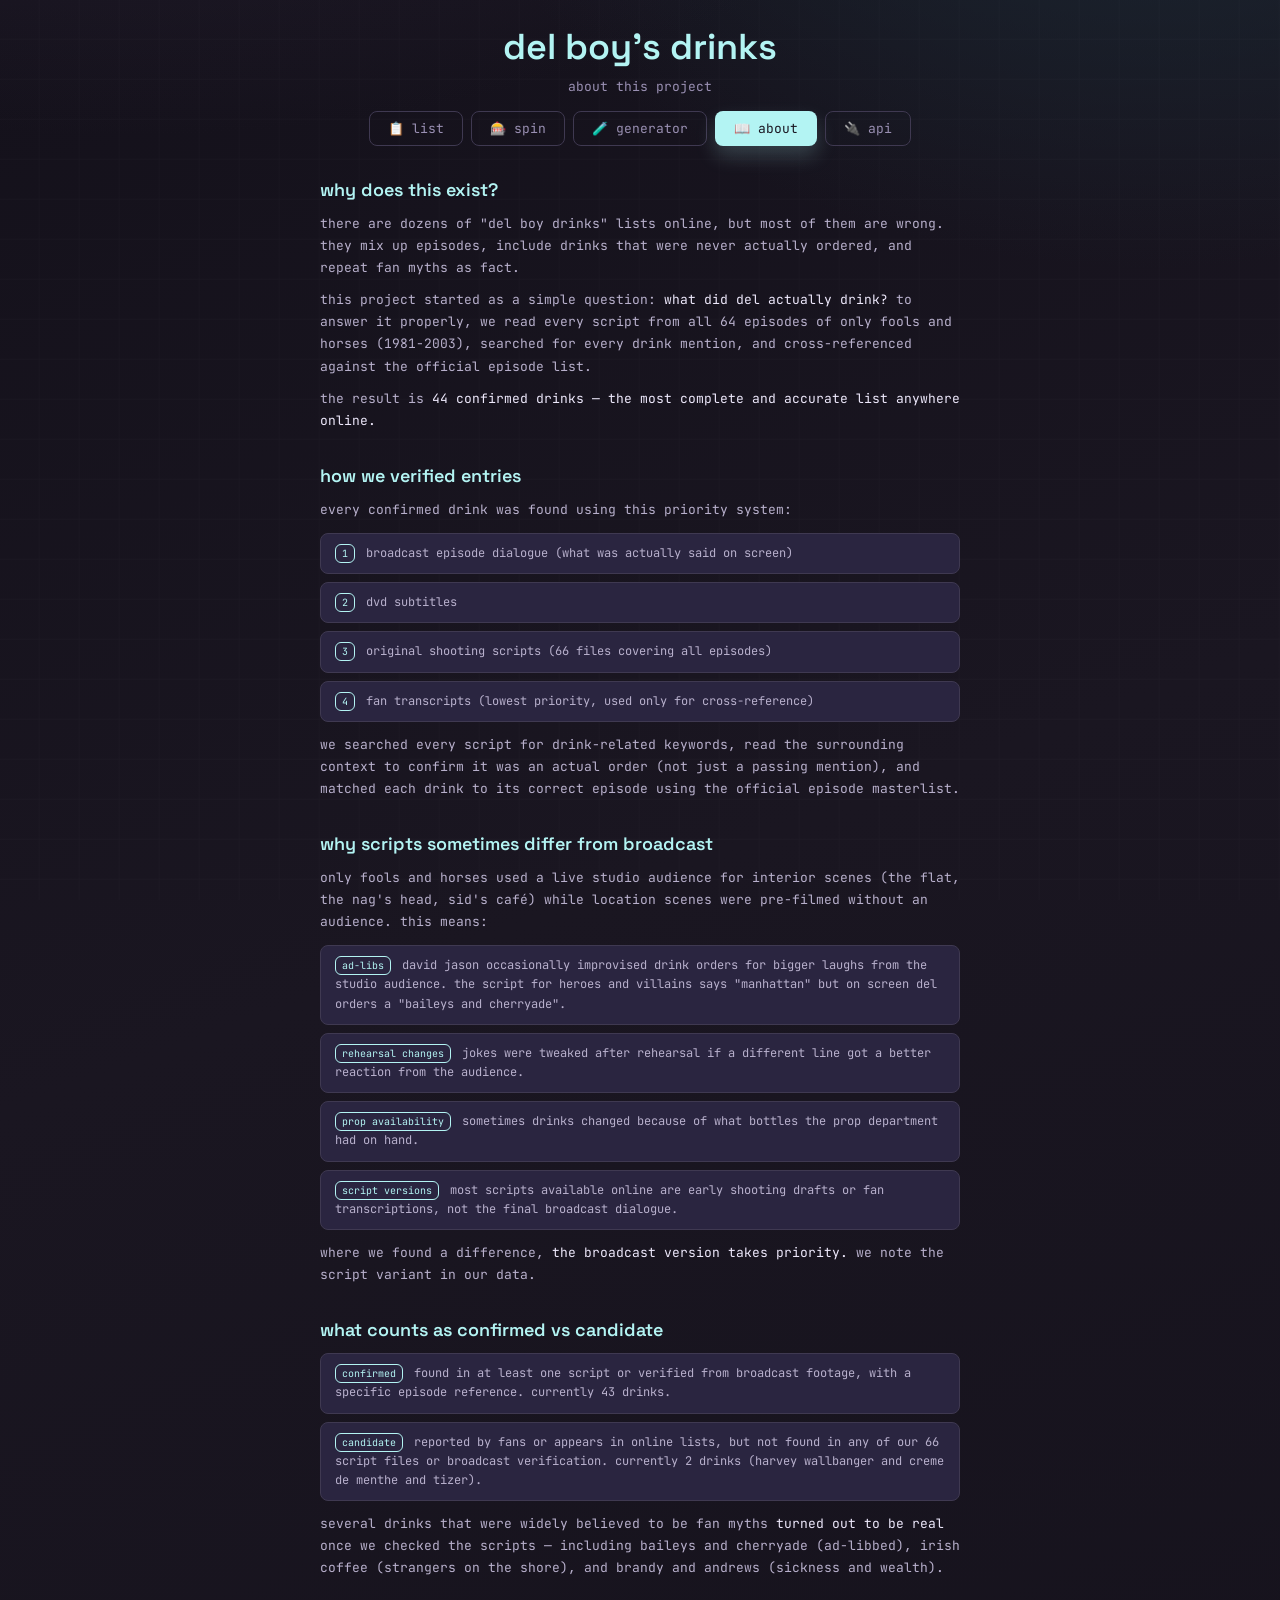
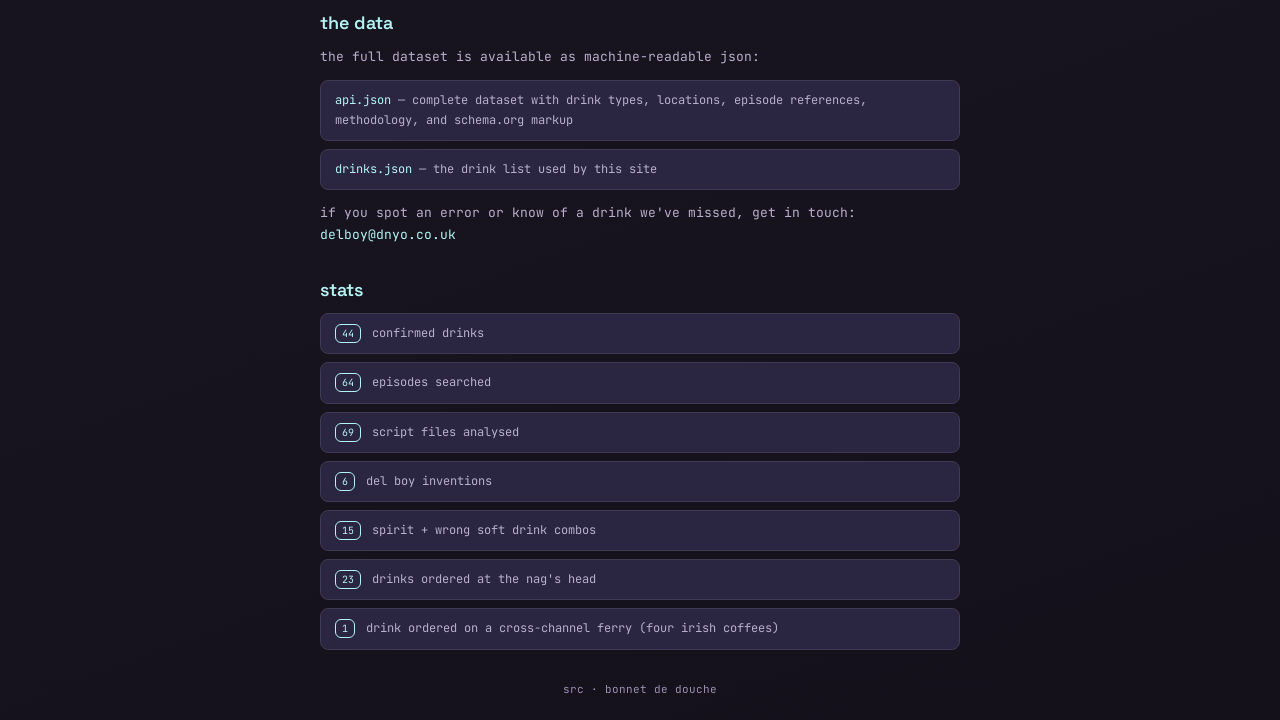
==== commit f8c7848b: "Improve text readability - lighter body text, more emphasis on key lines Body text: var(--muted) → #" ====
--- a/about.html
+++ b/about.html
@@ -54,7 +54,7 @@
           <div class="about-list-item"><span class="badge">prop availability</span> sometimes drinks changed because of what bottles the prop department had on hand.</div>
           <div class="about-list-item"><span class="badge">script versions</span> most scripts available online are early shooting drafts or fan transcriptions, not the final broadcast dialogue.</div>
         </div>
-        <p>where we found a difference, the broadcast version takes priority. we note the script variant in our data.</p>
+        <p>where we found a difference, <em>the broadcast version takes priority.</em> we note the script variant in our data.</p>
       </div>
 
       <div class="about-section">
@@ -63,7 +63,7 @@
           <div class="about-list-item"><span class="badge season">confirmed</span> found in at least one script or verified from broadcast footage, with a specific episode reference. currently 43 drinks.</div>
           <div class="about-list-item"><span class="badge unconfirmed">candidate</span> reported by fans or appears in online lists, but not found in any of our 66 script files or broadcast verification. currently 2 drinks (harvey wallbanger and creme de menthe and tizer).</div>
         </div>
-        <p>several drinks that were widely believed to be fan myths turned out to be real once we checked the scripts — including baileys and cherryade (ad-libbed), irish coffee (strangers on the shore), and brandy and andrews (sickness and wealth).</p>
+        <p>several drinks that were widely believed to be fan myths <em>turned out to be real</em> once we checked the scripts — including baileys and cherryade (ad-libbed), irish coffee (strangers on the shore), and brandy and andrews (sickness and wealth).</p>
       </div>
 
       <div class="about-section">
--- a/style.css
+++ b/style.css
@@ -211,7 +211,7 @@
 .drink-card.community { opacity: 0.7; border-style: dashed; }
 .drink-card.community:hover { opacity: 1; }
 
-.drink-notes { font-size: 12px; color: var(--muted); line-height: 1.5; }
+.drink-notes { font-size: 12px; color: #b8b0cc; line-height: 1.5; }
 
 .footer { margin-top: 24px; text-align: center; font-size: 11px; color: var(--muted); }
 .footer a { color: var(--muted); text-decoration: none; transition: color 0.15s; }
@@ -229,7 +229,7 @@
 }
 
 .about-content p {
-  font-size: 13px; color: var(--muted); line-height: 1.7; margin-bottom: 10px;
+  font-size: 13px; color: #b8b0cc; line-height: 1.7; margin-bottom: 10px;
 }
 
 .about-content em { color: var(--ink); font-style: normal; }
@@ -237,7 +237,7 @@
 .about-list { display: flex; flex-direction: column; gap: 8px; margin: 12px 0; }
 
 .about-list-item {
-  font-size: 12px; color: var(--muted); line-height: 1.6;
+  font-size: 12px; color: #b8b0cc; line-height: 1.6;
   padding: 10px 14px; border-radius: 8px; border: 1px solid var(--line);
   background: var(--bg-3);
 }
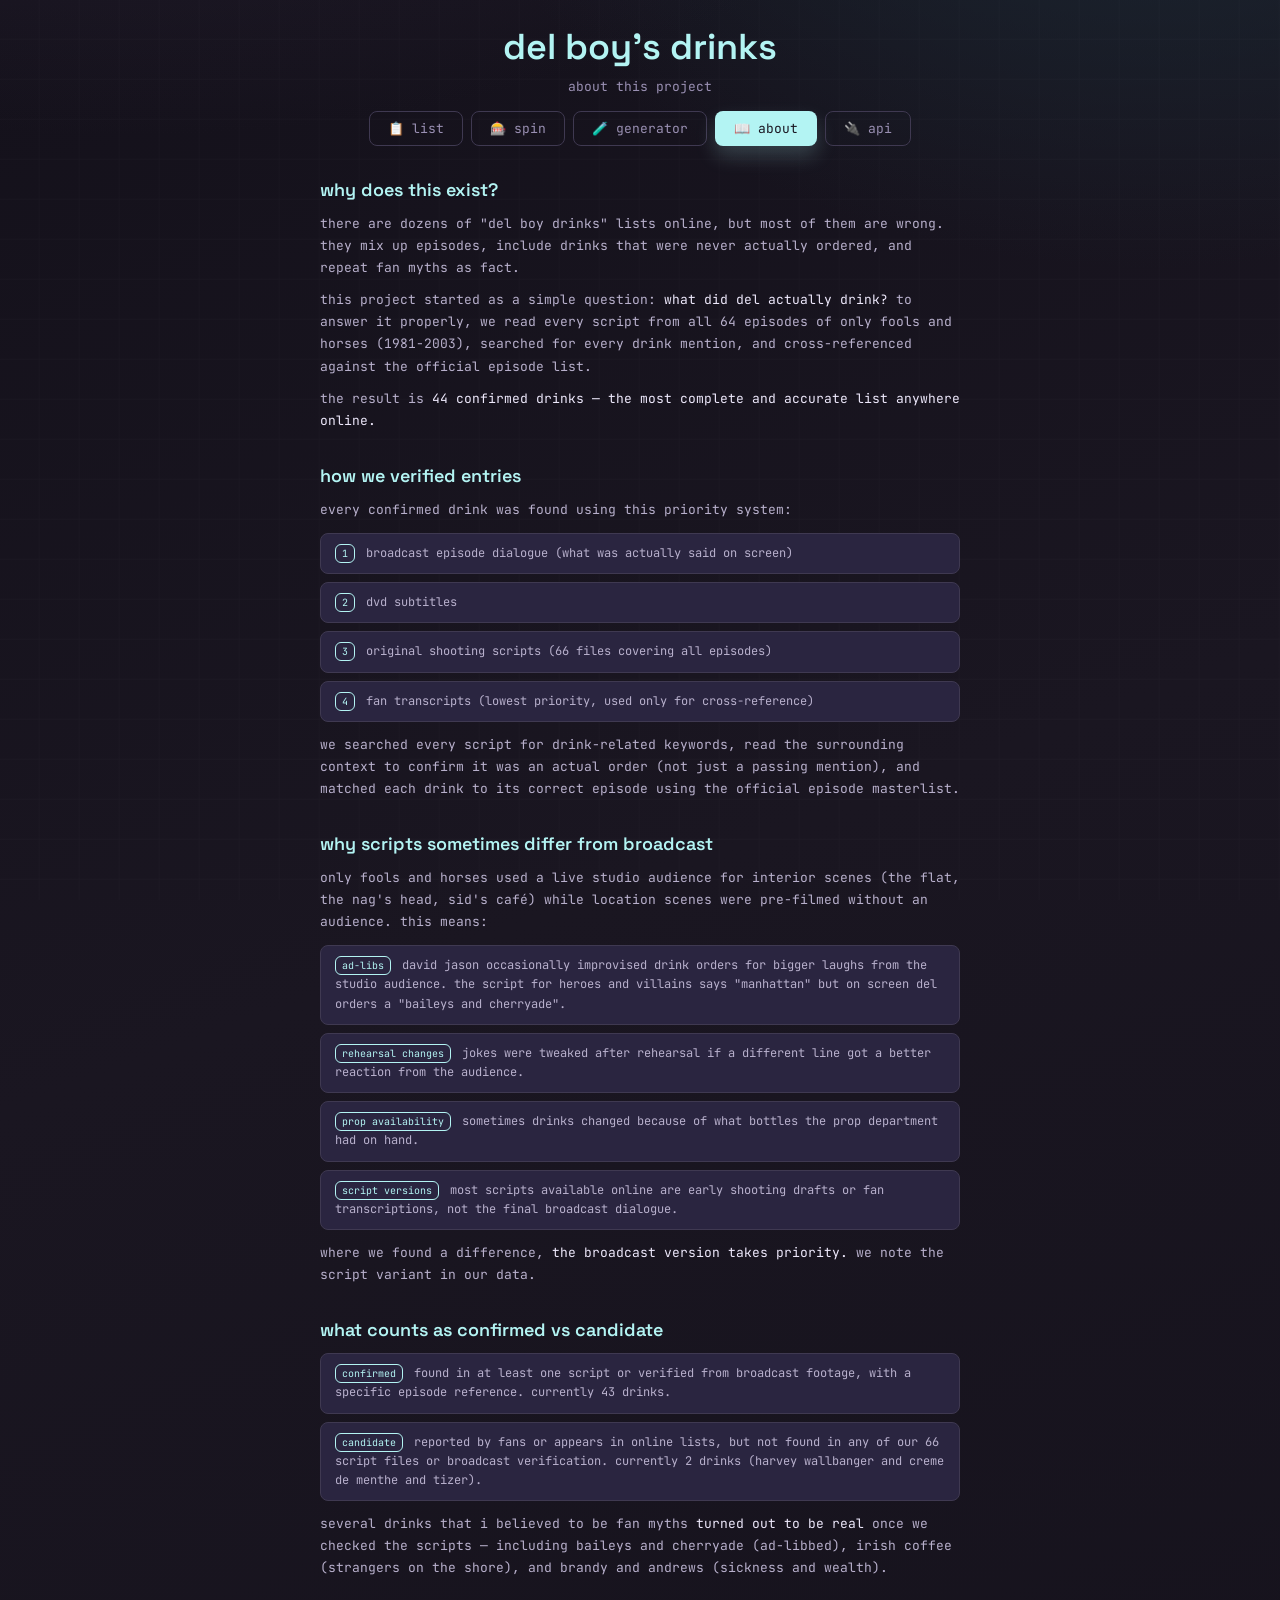
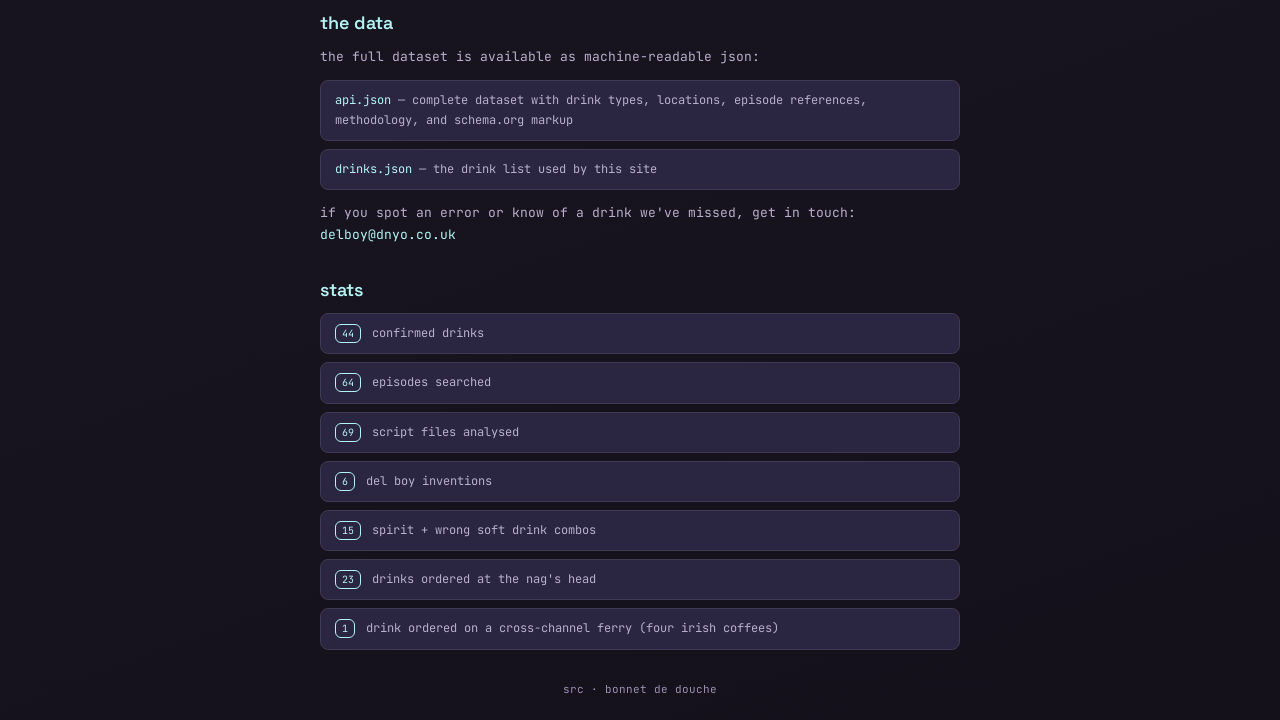
==== commit 7441146b: "Fix wording: 'i believed' not 'were widely believed'" ====
--- a/about.html
+++ b/about.html
@@ -63,7 +63,7 @@
           <div class="about-list-item"><span class="badge season">confirmed</span> found in at least one script or verified from broadcast footage, with a specific episode reference. currently 43 drinks.</div>
           <div class="about-list-item"><span class="badge unconfirmed">candidate</span> reported by fans or appears in online lists, but not found in any of our 66 script files or broadcast verification. currently 2 drinks (harvey wallbanger and creme de menthe and tizer).</div>
         </div>
-        <p>several drinks that were widely believed to be fan myths <em>turned out to be real</em> once we checked the scripts — including baileys and cherryade (ad-libbed), irish coffee (strangers on the shore), and brandy and andrews (sickness and wealth).</p>
+        <p>several drinks that i believed to be fan myths <em>turned out to be real</em> once we checked the scripts — including baileys and cherryade (ad-libbed), irish coffee (strangers on the shore), and brandy and andrews (sickness and wealth).</p>
       </div>
 
       <div class="about-section">
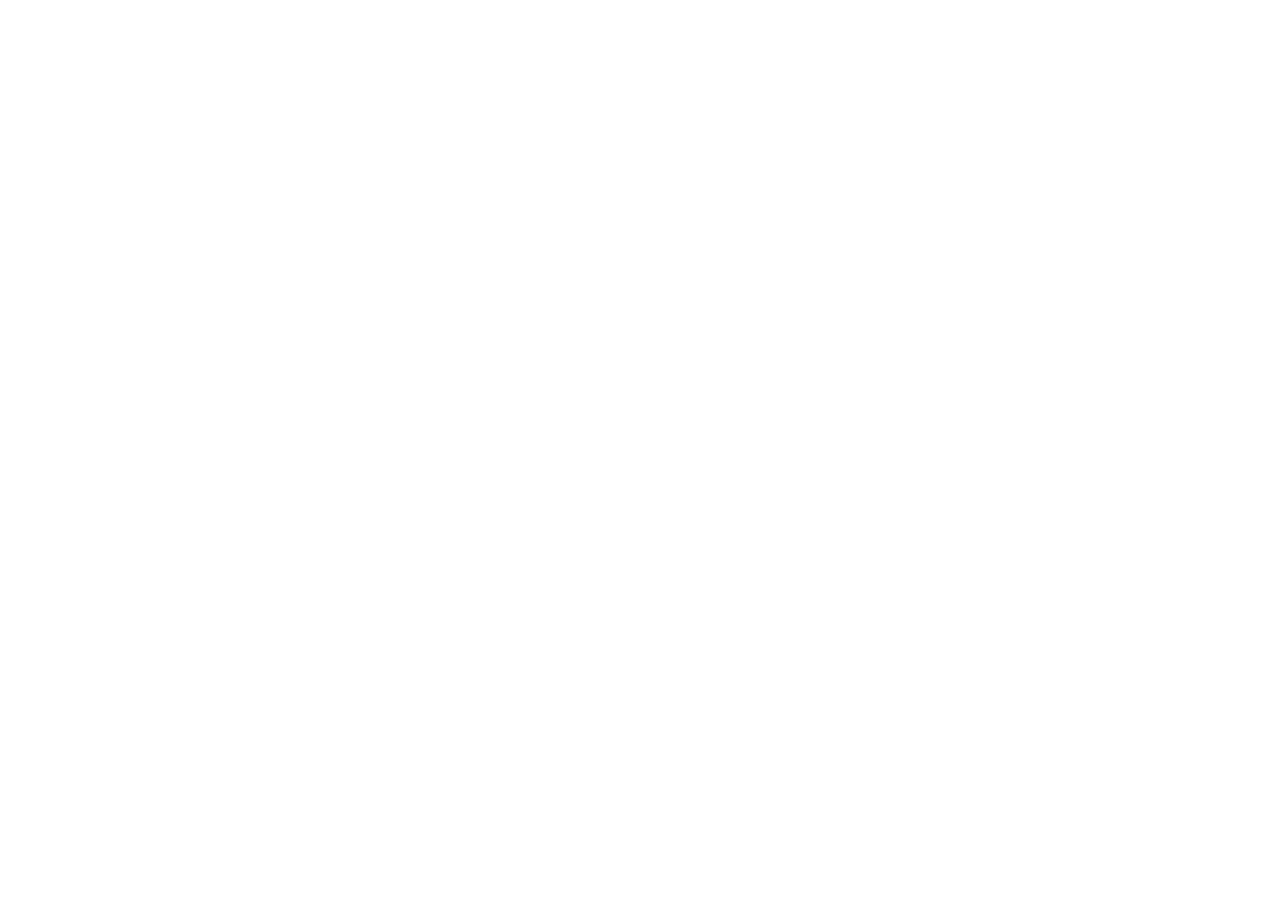
==== commit 00914352: "Add redirects to new repo (deanyo/delboy) All pages now redirect to dnyo.co.uk/delboy/ Old URL: dnyo" ====
--- a/about.html
+++ b/about.html
@@ -1,98 +1,8 @@
 <!DOCTYPE html>
-<html lang="en">
+<html>
 <head>
-  <meta charset="UTF-8">
-  <meta name="viewport" content="width=device-width, initial-scale=1.0">
-  <meta name="theme-color" content="#1a1621">
-  <title>del boy's drinks - about</title>
-  <link rel="icon" href="data:image/svg+xml;utf8,<svg xmlns='http://www.w3.org/2000/svg' width='256' height='256' viewBox='0 0 256 256'><rect width='256' height='256' fill='%231a1621'/><text x='128' y='155' text-anchor='middle' font-family='JetBrains%20Mono,monospace' font-size='96' font-weight='600' fill='%23b3f4f3'>🍸</text></svg>">
-  <link rel="preconnect" href="https://fonts.googleapis.com">
-  <link rel="preconnect" href="https://fonts.gstatic.com" crossorigin>
-  <link href="https://fonts.googleapis.com/css2?family=JetBrains+Mono:wght@400;600&family=Space+Grotesk:wght@400;600&display=swap" rel="stylesheet">
-  <link rel="stylesheet" href="style.css">
+  <meta http-equiv="refresh" content="0; url=https://dnyo.co.uk/delboy/about.html">
+  <link rel="canonical" href="https://dnyo.co.uk/delboy/about.html">
 </head>
-<body>
-  <div class="shell">
-    <header class="hero">
-      <h1>del boy's drinks</h1>
-      <p class="subtitle">about this project</p>
-      <nav class="nav-tabs">
-        <a href="index.html" class="nav-btn">📋 list</a>
-        <a href="wheel.html" class="nav-btn">🎰 spin</a>
-        <a href="generator.html" class="nav-btn">🧪 generator</a>
-        <a href="about.html" class="nav-btn active">📖 about</a>
-        <a href="api.json" class="nav-btn">🔌 api</a>
-      </nav>
-    </header>
-
-    <div class="about-content">
-      <div class="about-section">
-        <div class="about-heading">why does this exist?</div>
-        <p>there are dozens of "del boy drinks" lists online, but most of them are wrong. they mix up episodes, include drinks that were never actually ordered, and repeat fan myths as fact.</p>
-        <p>this project started as a simple question: <em>what did del actually drink?</em> to answer it properly, we read every script from all 64 episodes of only fools and horses (1981-2003), searched for every drink mention, and cross-referenced against the official episode list.</p>
-        <p>the result is <em>44 confirmed drinks — the most complete and accurate list anywhere online.</em></p>
-      </div>
-
-      <div class="about-section">
-        <div class="about-heading">how we verified entries</div>
-        <p>every confirmed drink was found using this priority system:</p>
-        <div class="about-list">
-          <div class="about-list-item"><span class="badge season">1</span> broadcast episode dialogue (what was actually said on screen)</div>
-          <div class="about-list-item"><span class="badge season">2</span> dvd subtitles</div>
-          <div class="about-list-item"><span class="badge season">3</span> original shooting scripts (66 files covering all episodes)</div>
-          <div class="about-list-item"><span class="badge season">4</span> fan transcripts (lowest priority, used only for cross-reference)</div>
-        </div>
-        <p>we searched every script for drink-related keywords, read the surrounding context to confirm it was an actual order (not just a passing mention), and matched each drink to its correct episode using the official episode masterlist.</p>
-      </div>
-
-      <div class="about-section">
-        <div class="about-heading">why scripts sometimes differ from broadcast</div>
-        <p>only fools and horses used a live studio audience for interior scenes (the flat, the nag's head, sid's café) while location scenes were pre-filmed without an audience. this means:</p>
-        <div class="about-list">
-          <div class="about-list-item"><span class="badge">ad-libs</span> david jason occasionally improvised drink orders for bigger laughs from the studio audience. the script for heroes and villains says "manhattan" but on screen del orders a "baileys and cherryade".</div>
-          <div class="about-list-item"><span class="badge">rehearsal changes</span> jokes were tweaked after rehearsal if a different line got a better reaction from the audience.</div>
-          <div class="about-list-item"><span class="badge">prop availability</span> sometimes drinks changed because of what bottles the prop department had on hand.</div>
-          <div class="about-list-item"><span class="badge">script versions</span> most scripts available online are early shooting drafts or fan transcriptions, not the final broadcast dialogue.</div>
-        </div>
-        <p>where we found a difference, <em>the broadcast version takes priority.</em> we note the script variant in our data.</p>
-      </div>
-
-      <div class="about-section">
-        <div class="about-heading">what counts as confirmed vs candidate</div>
-        <div class="about-list">
-          <div class="about-list-item"><span class="badge season">confirmed</span> found in at least one script or verified from broadcast footage, with a specific episode reference. currently 43 drinks.</div>
-          <div class="about-list-item"><span class="badge unconfirmed">candidate</span> reported by fans or appears in online lists, but not found in any of our 66 script files or broadcast verification. currently 2 drinks (harvey wallbanger and creme de menthe and tizer).</div>
-        </div>
-        <p>several drinks that i believed to be fan myths <em>turned out to be real</em> once we checked the scripts — including baileys and cherryade (ad-libbed), irish coffee (strangers on the shore), and brandy and andrews (sickness and wealth).</p>
-      </div>
-
-      <div class="about-section">
-        <div class="about-heading">the data</div>
-        <p>the full dataset is available as machine-readable json:</p>
-        <div class="about-list">
-          <div class="about-list-item"><a href="api.json" class="about-link">api.json</a> — complete dataset with drink types, locations, episode references, methodology, and schema.org markup</div>
-          <div class="about-list-item"><a href="drinks.json" class="about-link">drinks.json</a> — the drink list used by this site</div>
-        </div>
-        <p>if you spot an error or know of a drink we've missed, get in touch: <a href="mailto:delboy@dnyo.co.uk" class="about-link">delboy@dnyo.co.uk</a></p>
-      </div>
-
-      <div class="about-section">
-        <div class="about-heading">stats</div>
-        <div class="about-list">
-          <div class="about-list-item"><span class="badge season">44</span> confirmed drinks</div>
-          <div class="about-list-item"><span class="badge season">64</span> episodes searched</div>
-          <div class="about-list-item"><span class="badge season">69</span> script files analysed</div>
-          <div class="about-list-item"><span class="badge season">6</span> del boy inventions</div>
-          <div class="about-list-item"><span class="badge season">15</span> spirit + wrong soft drink combos</div>
-          <div class="about-list-item"><span class="badge season">23</span> drinks ordered at the nag's head</div>
-          <div class="about-list-item"><span class="badge season">1</span> drink ordered on a cross-channel ferry (four irish coffees)</div>
-        </div>
-      </div>
-    </div>
-
-    <footer class="footer">
-      <a href="https://github.com/deanyo/dellboy" target="_blank">src</a> · bonnet de douche
-    </footer>
-  </div>
-</body>
+<body><p>Moved to <a href="https://dnyo.co.uk/delboy/about.html">dnyo.co.uk/delboy/about.html</a></p></body>
 </html>
